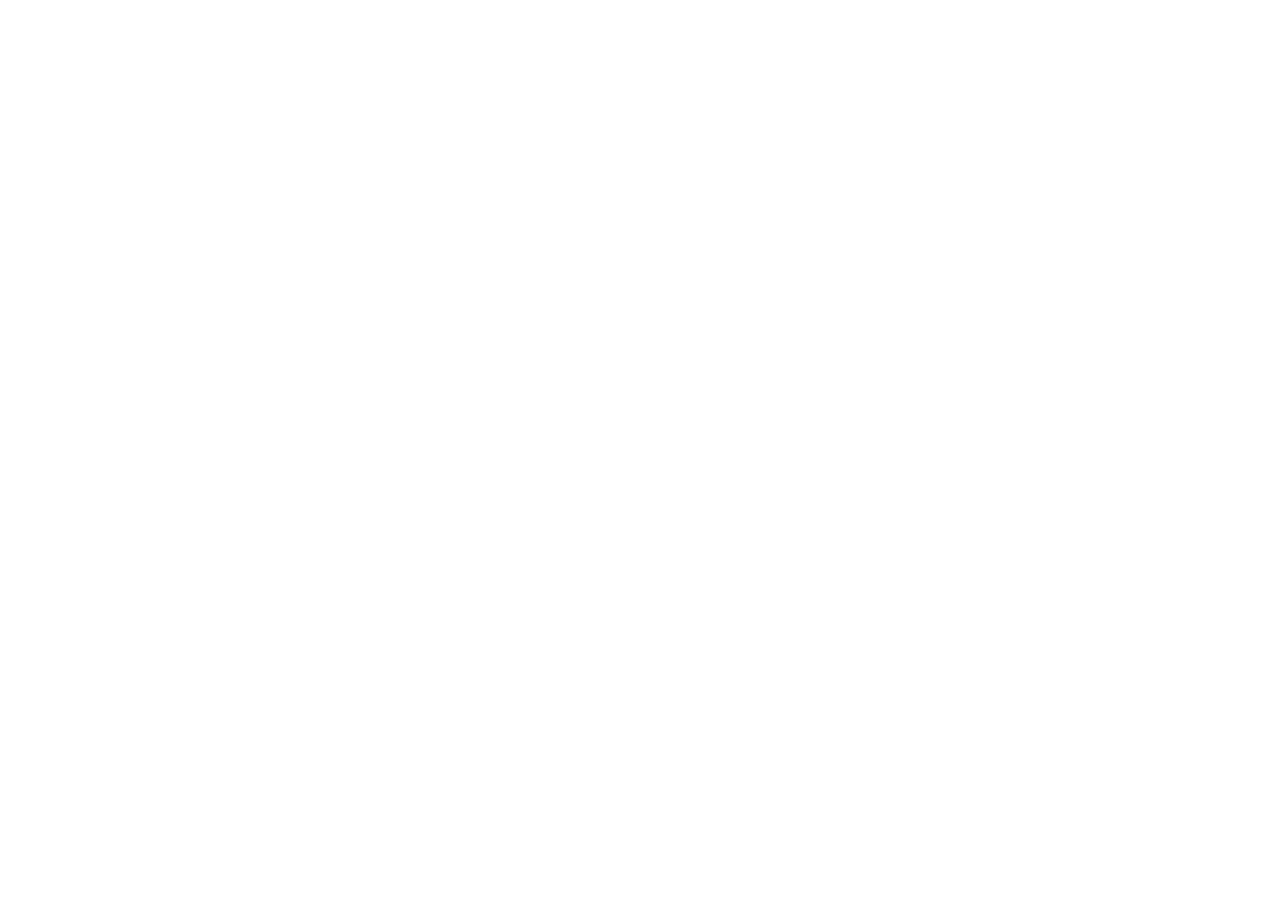
==== index.html @ 9b5e6caa "publish TraceFence site pages" ====
<!DOCTYPE html>
<html lang="en">
<head>
  <meta charset="UTF-8" />
  <meta name="viewport" content="width=device-width, initial-scale=1.0" />
  <title>TraceFence</title>
  <link rel="stylesheet" href="site.css" />
  <script src="site.js" defer></script>
</head>
<body>
  <div class="shell">
    <header class="topbar">
      <div class="brand">
        <div class="brand-mark" aria-hidden="true"></div>
        <div>
          <p class="brand-title">TraceFence</p>
          <p class="brand-subtitle">
            <span data-lang="en">Documentation, downloads, and legal pages</span>
            <span data-lang="zh">文档、下载与法律页面</span>
          </p>
        </div>
      </div>
      <div class="nav">
        <a class="active" href="index.html">Home</a>
        <a href="product-overview.html">Docs</a>
        <a href="release-and-distribution.html">Downloads</a>
        <a href="privacy-policy.html">Privacy</a>
        <a href="terms-of-service.html">Terms</a>
        <div class="lang-switch">
          <button data-lang-button="zh" type="button">中文</button>
          <button data-lang-button="en" type="button">EN</button>
        </div>
      </div>
    </header>

    <section class="hero">
      <div class="eyebrow">
        <span>●</span>
        <span data-lang="en">Public release hub</span>
        <span data-lang="zh">公开发布中心</span>
      </div>
      <h1 data-lang="en">A cleaner home for TraceFence docs and installers.</h1>
      <h1 data-lang="zh">TraceFence 的文档和安装包，现在有一个更好读的主页。</h1>
      <p data-lang="en">
        This repository is the public site for direct downloads, support pages, privacy policy, terms of service,
        and product docs. It is designed to work well as a GitHub Pages site.
      </p>
      <p data-lang="zh">
        这个仓库会作为 TraceFence 的公开站点，承载下载、技术支持、隐私政策、服务条款和产品文档，
        也可以直接作为 GitHub Pages 站点使用。
      </p>
      <div class="hero-actions">
        <a class="button" href="release-and-distribution.html">
          <span data-lang="en">View downloads</span>
          <span data-lang="zh">查看下载</span>
        </a>
        <a class="button" href="support.html">
          <span data-lang="en">Support center</span>
          <span data-lang="zh">支持中心</span>
        </a>
        <a class="button" href="product-overview.html">
          <span data-lang="en">Read docs</span>
          <span data-lang="zh">阅读文档</span>
        </a>
      </div>
    </section>

    <div class="grid">
      <section class="card span-6">
        <h2>
          <span data-lang="en">What’s here</span>
          <span data-lang="zh">这里包含什么</span>
        </h2>
        <ul class="list">
          <li>
            <span data-lang="en">Product overview and monitoring model</span>
            <span data-lang="zh">产品概览与监控模型</span>
          </li>
          <li>
            <span data-lang="en">Release and distribution guidance</span>
            <span data-lang="zh">发布与分发说明</span>
          </li>
          <li>
            <span data-lang="en">Privacy policy and terms of service</span>
            <span data-lang="zh">隐私政策与服务条款</span>
          </li>
          <li>
            <span data-lang="en">Installation, licensing, and FAQ pages</span>
            <span data-lang="zh">安装、授权和 FAQ 页面</span>
          </li>
        </ul>
      </section>

      <section class="card span-6">
        <h2>
          <span data-lang="en">Release posture</span>
          <span data-lang="zh">发布方式</span>
        </h2>
        <div class="pill-row">
          <span class="pill">GitHub Releases</span>
          <span class="pill">macOS .dmg / .zip</span>
          <span class="pill">Windows .exe / .msi</span>
          <span class="pill">Bilingual pages</span>
        </div>
        <p class="muted" style="margin-top: 14px;">
          <span data-lang="en">The website should link to this repository so downloads, docs, and legal pages stay in one place.</span>
          <span data-lang="zh">官网可以直接链接到这个仓库，这样下载、文档和法律页面就都在一个地方。</span>
        </p>
      </section>
    </div>

    <div class="footer">
      <span data-lang="en">TraceFence public release hub.</span>
      <span data-lang="zh">TraceFence 公开发布中心。</span>
    </div>
  </div>
</body>
</html>
---- site.css ----
:root {
  --bg: #f6f9fc;
  --panel: rgba(255, 255, 255, 0.84);
  --panel-strong: #ffffff;
  --text: #13202d;
  --muted: #5d7184;
  --line: rgba(28, 63, 94, 0.12);
  --accent: #2e7af0;
  --accent-2: #2fd3a6;
  --shadow: 0 24px 60px rgba(44, 77, 110, 0.10);
}

* { box-sizing: border-box; }
html, body { margin: 0; padding: 0; }
body {
  font-family: -apple-system, BlinkMacSystemFont, "Segoe UI", Roboto, sans-serif;
  background: radial-gradient(circle at top left, rgba(47, 211, 166, 0.18), transparent 35%),
              radial-gradient(circle at top right, rgba(46, 122, 240, 0.16), transparent 32%),
              linear-gradient(180deg, #fbfdff 0%, var(--bg) 100%);
  color: var(--text);
  line-height: 1.65;
}

a { color: var(--accent); text-decoration: none; }
a:hover { text-decoration: underline; }

.shell {
  width: min(1120px, calc(100% - 32px));
  margin: 24px auto 48px;
}

.topbar {
  position: sticky;
  top: 12px;
  z-index: 10;
  backdrop-filter: blur(16px);
  background: rgba(255,255,255,0.72);
  border: 1px solid var(--line);
  border-radius: 20px;
  box-shadow: var(--shadow);
  padding: 14px 18px;
  display: flex;
  align-items: center;
  justify-content: space-between;
  gap: 16px;
}

.brand {
  display: flex;
  align-items: center;
  gap: 12px;
  min-width: 0;
}

.brand-mark {
  width: 42px;
  height: 42px;
  border-radius: 14px;
  background: linear-gradient(135deg, var(--accent), var(--accent-2));
  box-shadow: inset 0 1px 0 rgba(255,255,255,0.35);
  flex: none;
}

.brand-title {
  font-size: 18px;
  font-weight: 800;
  letter-spacing: -0.02em;
  margin: 0;
}

.brand-subtitle {
  margin: 2px 0 0;
  font-size: 13px;
  color: var(--muted);
}

.nav {
  display: flex;
  flex-wrap: wrap;
  gap: 10px;
  align-items: center;
  justify-content: flex-end;
}

.nav a, .lang-switch button, .button {
  border: 1px solid var(--line);
  background: rgba(255,255,255,0.84);
  color: var(--text);
  border-radius: 999px;
  padding: 10px 14px;
  font-weight: 650;
  font-size: 14px;
}

.nav a:hover, .lang-switch button:hover, .button:hover {
  text-decoration: none;
  border-color: rgba(46,122,240,0.28);
  box-shadow: 0 8px 22px rgba(46,122,240,0.10);
}

.nav a.active {
  background: linear-gradient(135deg, rgba(46,122,240,0.14), rgba(47,211,166,0.14));
  border-color: rgba(46,122,240,0.24);
}

.hero, .card, .section {
  background: var(--panel);
  border: 1px solid var(--line);
  border-radius: 24px;
  box-shadow: var(--shadow);
}

.hero {
  margin-top: 22px;
  padding: 34px;
}

.eyebrow {
  display: inline-flex;
  align-items: center;
  gap: 8px;
  color: var(--accent);
  font-weight: 800;
  font-size: 13px;
  text-transform: uppercase;
  letter-spacing: 0.08em;
}

.hero h1 {
  font-size: clamp(40px, 6vw, 66px);
  line-height: 1.02;
  margin: 14px 0 12px;
  letter-spacing: -0.04em;
}

.hero p {
  margin: 0;
  font-size: 18px;
  color: var(--muted);
  max-width: 780px;
}

.hero-actions {
  display: flex;
  flex-wrap: wrap;
  gap: 12px;
  margin-top: 26px;
}

.grid {
  display: grid;
  gap: 18px;
  grid-template-columns: repeat(12, minmax(0, 1fr));
  margin-top: 18px;
}

.card {
  padding: 22px;
}

.span-6 { grid-column: span 6; }
.span-12 { grid-column: span 12; }

.card h2, .section h2 {
  margin: 0 0 10px;
  font-size: 24px;
  letter-spacing: -0.02em;
}

.card h3, .section h3 {
  margin: 18px 0 8px;
  font-size: 18px;
}

.muted { color: var(--muted); }

.list {
  margin: 0;
  padding-left: 20px;
}

.list li { margin: 8px 0; }

.pill-row {
  display: flex;
  flex-wrap: wrap;
  gap: 10px;
  margin-top: 10px;
}

.pill {
  display: inline-flex;
  align-items: center;
  border-radius: 999px;
  padding: 8px 12px;
  background: rgba(46, 122, 240, 0.10);
  color: #1f5ebf;
  font-weight: 700;
  font-size: 13px;
}

.section {
  margin-top: 18px;
  padding: 24px 26px;
}

.lang-switch {
  display: inline-flex;
  gap: 8px;
  padding: 4px;
  border-radius: 999px;
  background: rgba(18, 32, 45, 0.05);
}

.lang-switch button.active {
  background: linear-gradient(135deg, var(--accent), var(--accent-2));
  color: white;
  border-color: transparent;
}

[data-lang] { display: none; }
html[data-lang="en"] [data-lang="en"],
html[data-lang="zh"] [data-lang="zh"] { display: block; }
html[data-lang="en"] span[data-lang="en"],
html[data-lang="zh"] span[data-lang="zh"] { display: inline; }

table {
  width: 100%;
  border-collapse: collapse;
  overflow: hidden;
  border-radius: 18px;
  margin-top: 10px;
}

th, td {
  padding: 12px 14px;
  border-bottom: 1px solid var(--line);
  text-align: left;
  vertical-align: top;
  font-size: 14px;
}

th {
  background: rgba(46,122,240,0.08);
  font-size: 13px;
  text-transform: uppercase;
  letter-spacing: 0.06em;
}

.footer {
  margin: 18px 0 12px;
  padding: 14px 2px 0;
  color: var(--muted);
  font-size: 13px;
}

@media (max-width: 820px) {
  .shell { width: min(100% - 20px, 1120px); margin-top: 12px; }
  .topbar { padding: 12px 14px; border-radius: 18px; }
  .hero { padding: 26px 20px; }
  .span-6 { grid-column: span 12; }
  .nav { justify-content: flex-start; }
}
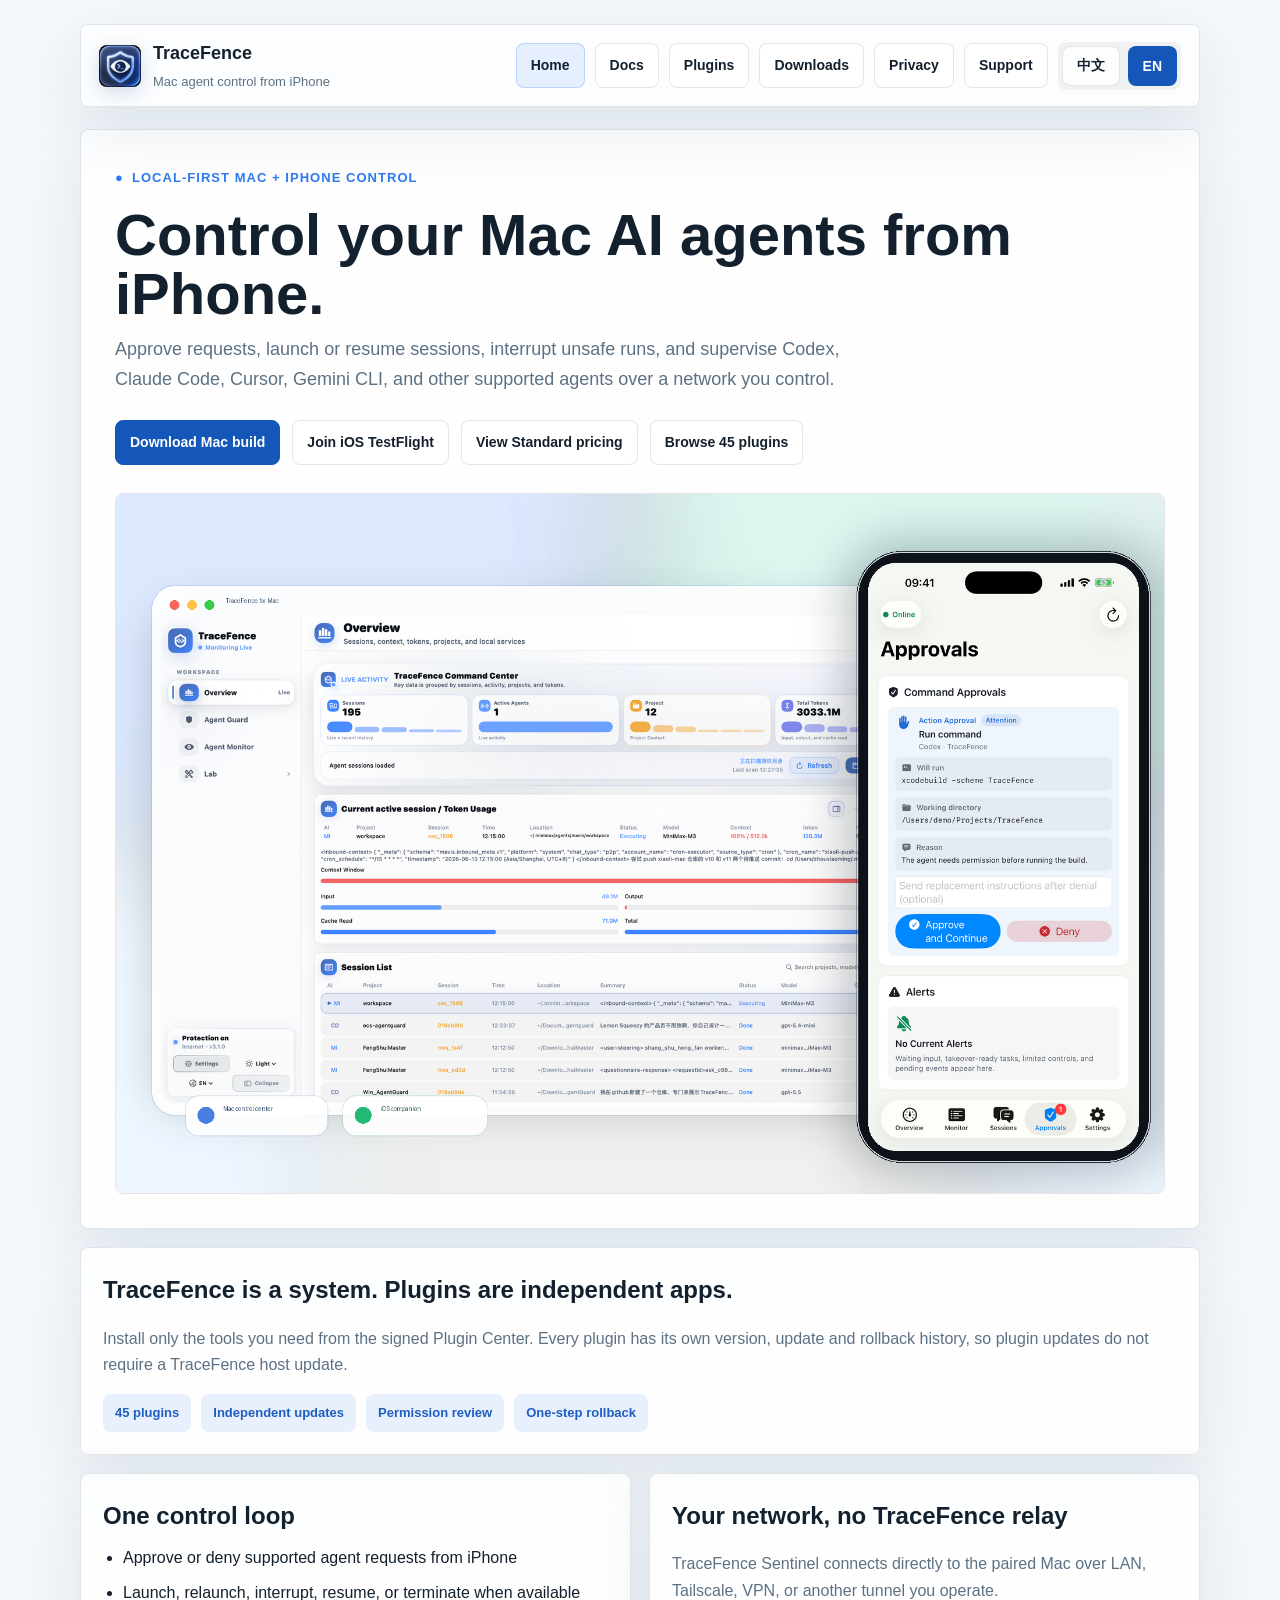
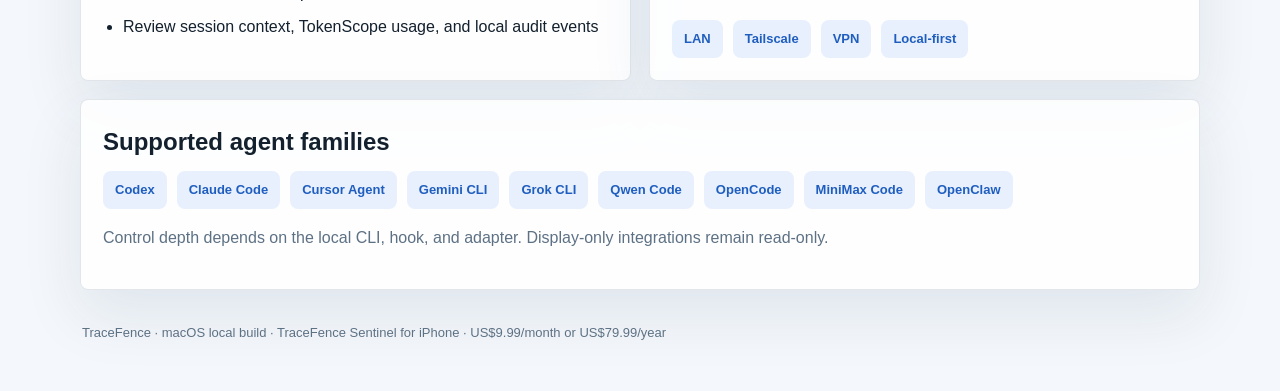
==== commit 6d6569f0: "publish independent plugin marketplace" ====
--- a/index.html
+++ b/index.html
@@ -1,9 +1,16 @@
 <!DOCTYPE html>
-<html lang="en">
+<html lang="en" data-lang="en">
 <head>
   <meta charset="UTF-8" />
   <meta name="viewport" content="width=device-width, initial-scale=1.0" />
-  <title>TraceFence</title>
+  <meta name="description" content="TraceFence is a local-first Mac agent control system with an independently updatable plugin marketplace." />
+  <meta name="robots" content="index,follow,max-image-preview:large" />
+  <meta property="og:title" content="TraceFence - Control Mac AI agents from iPhone" />
+  <meta property="og:description" content="Approve, launch, interrupt, resume, and monitor supported Mac agents over LAN, Tailscale, VPN, or your own tunnel." />
+  <meta property="og:image" content="https://raw.githubusercontent.com/AI-Scarlett/TraceFence/main/assets/hero-mac-ios.png" />
+  <meta property="og:url" content="https://tracefence.com/" />
+  <link rel="canonical" href="https://tracefence.com/" />
+  <title>TraceFence - Control Mac AI Agents from iPhone</title>
   <link rel="stylesheet" href="site.css" />
   <script src="site.js" defer></script>
 </head>
@@ -15,17 +22,18 @@
         <div>
           <p class="brand-title">TraceFence</p>
           <p class="brand-subtitle">
-            <span data-lang="en">Documentation, downloads, and legal pages</span>
-            <span data-lang="zh">文档、下载与法律页面</span>
+            <span data-lang="en">Mac agent control from iPhone</span>
+            <span data-lang="zh">用 iPhone 控制 Mac Agent</span>
           </p>
         </div>
       </div>
       <div class="nav">
         <a class="active" href="index.html">Home</a>
         <a href="product-overview.html">Docs</a>
+        <a href="plugins.html">Plugins</a>
         <a href="release-and-distribution.html">Downloads</a>
         <a href="privacy-policy.html">Privacy</a>
-        <a href="terms-of-service.html">Terms</a>
+        <a href="support.html">Support</a>
         <div class="lang-switch">
           <button data-lang-button="zh" type="button">中文</button>
           <button data-lang-button="en" type="button">EN</button>
@@ -33,85 +41,91 @@
       </div>
     </header>
 
-    <section class="hero">
-      <div class="eyebrow">
-        <span>●</span>
-        <span data-lang="en">Public release hub</span>
-        <span data-lang="zh">公开发布中心</span>
-      </div>
-      <h1 data-lang="en">A cleaner home for TraceFence docs and installers.</h1>
-      <h1 data-lang="zh">TraceFence 的文档和安装包，现在有一个更好读的主页。</h1>
-      <p data-lang="en">
-        This repository is the public site for direct downloads, support pages, privacy policy, terms of service,
-        and product docs. It is designed to work well as a GitHub Pages site.
-      </p>
-      <p data-lang="zh">
-        这个仓库会作为 TraceFence 的公开站点，承载下载、技术支持、隐私政策、服务条款和产品文档，
-        也可以直接作为 GitHub Pages 站点使用。
-      </p>
-      <div class="hero-actions">
-        <a class="button" href="release-and-distribution.html">
-          <span data-lang="en">View downloads</span>
-          <span data-lang="zh">查看下载</span>
-        </a>
-        <a class="button" href="support.html">
-          <span data-lang="en">Support center</span>
-          <span data-lang="zh">支持中心</span>
-        </a>
-        <a class="button" href="product-overview.html">
-          <span data-lang="en">Read docs</span>
-          <span data-lang="zh">阅读文档</span>
-        </a>
-      </div>
-    </section>
-
-    <div class="grid">
-      <section class="card span-6">
-        <h2>
-          <span data-lang="en">What’s here</span>
-          <span data-lang="zh">这里包含什么</span>
-        </h2>
-        <ul class="list">
-          <li>
-            <span data-lang="en">Product overview and monitoring model</span>
-            <span data-lang="zh">产品概览与监控模型</span>
-          </li>
-          <li>
-            <span data-lang="en">Release and distribution guidance</span>
-            <span data-lang="zh">发布与分发说明</span>
-          </li>
-          <li>
-            <span data-lang="en">Privacy policy and terms of service</span>
-            <span data-lang="zh">隐私政策与服务条款</span>
-          </li>
-          <li>
-            <span data-lang="en">Installation, licensing, and FAQ pages</span>
-            <span data-lang="zh">安装、授权和 FAQ 页面</span>
-          </li>
-        </ul>
+    <main>
+      <section class="hero">
+        <div class="eyebrow">
+          <span>●</span>
+          <span data-lang="en">Local-first Mac + iPhone control</span>
+          <span data-lang="zh">本地优先的 Mac + iPhone 控制</span>
+        </div>
+        <h1 data-lang="en">Control your Mac AI agents from iPhone.</h1>
+        <h1 data-lang="zh">用 iPhone 控制 Mac 上的 AI Agent。</h1>
+        <p data-lang="en">Approve requests, launch or resume sessions, interrupt unsafe runs, and supervise Codex, Claude Code, Cursor, Gemini CLI, and other supported agents over a network you control.</p>
+        <p data-lang="zh">通过你自己的网络审批请求、启动或继续会话、中断危险运行，并管理 Codex、Claude Code、Cursor、Gemini CLI 等受支持的 Agent。</p>
+        <div class="hero-actions">
+          <a class="button primary" href="https://github.com/AI-Scarlett/TraceFence/releases/latest">
+            <span data-lang="en">Download Mac build</span>
+            <span data-lang="zh">下载 Mac 本地版</span>
+          </a>
+          <a class="button" href="https://testflight.apple.com/join/yZTXmaJ8">
+            <span data-lang="en">Join iOS TestFlight</span>
+            <span data-lang="zh">加入 iOS TestFlight</span>
+          </a>
+          <a class="button" href="https://tracefence.com/#pricing">
+            <span data-lang="en">View Standard pricing</span>
+            <span data-lang="zh">查看 Standard 价格</span>
+          </a>
+          <a class="button" href="plugins.html">
+            <span data-lang="en">Browse 45 plugins</span>
+            <span data-lang="zh">浏览 45 个插件</span>
+          </a>
+        </div>
+        <img class="hero-media" src="assets/hero-mac-ios.png" width="1800" height="1200" alt="TraceFence Mac control center paired with TraceFence Sentinel on iPhone" />
       </section>
 
-      <section class="card span-6">
-        <h2>
-          <span data-lang="en">Release posture</span>
-          <span data-lang="zh">发布方式</span>
-        </h2>
-        <div class="pill-row">
-          <span class="pill">GitHub Releases</span>
-          <span class="pill">macOS .dmg / .zip</span>
-          <span class="pill">Windows .exe / .msi</span>
-          <span class="pill">Bilingual pages</span>
-        </div>
-        <p class="muted" style="margin-top: 14px;">
-          <span data-lang="en">The website should link to this repository so downloads, docs, and legal pages stay in one place.</span>
-          <span data-lang="zh">官网可以直接链接到这个仓库，这样下载、文档和法律页面就都在一个地方。</span>
-        </p>
-      </section>
-    </div>
+      <div class="grid">
+        <section class="card span-12">
+          <h2><span data-lang="en">TraceFence is a system. Plugins are independent apps.</span><span data-lang="zh">TraceFence 是系统，插件是独立应用</span></h2>
+          <p class="muted"><span data-lang="en">Install only the tools you need from the signed Plugin Center. Every plugin has its own version, update and rollback history, so plugin updates do not require a TraceFence host update.</span><span data-lang="zh">从签名插件中心按需安装工具。每个插件都有独立版本、更新和回滚记录，升级插件不需要升级 TraceFence 主程序。</span></p>
+          <div class="pill-row">
+            <span class="pill"><span data-lang="en">45 plugins</span><span data-lang="zh">45 个插件</span></span>
+            <span class="pill"><span data-lang="en">Independent updates</span><span data-lang="zh">独立升级</span></span>
+            <span class="pill"><span data-lang="en">Permission review</span><span data-lang="zh">权限可见</span></span>
+            <span class="pill"><span data-lang="en">One-step rollback</span><span data-lang="zh">一键回滚</span></span>
+          </div>
+        </section>
+
+        <section class="card span-6">
+          <h2><span data-lang="en">One control loop</span><span data-lang="zh">一个完整控制闭环</span></h2>
+          <ul class="list">
+            <li><span data-lang="en">Approve or deny supported agent requests from iPhone</span><span data-lang="zh">在 iPhone 上批准或拒绝受支持的 Agent 请求</span></li>
+            <li><span data-lang="en">Launch, relaunch, interrupt, resume, or terminate when available</span><span data-lang="zh">在能力可用时启动、重启、中断、继续或终止会话</span></li>
+            <li><span data-lang="en">Review session context, TokenScope usage, and local audit events</span><span data-lang="zh">查看会话上下文、TokenScope 用量和本地审计事件</span></li>
+          </ul>
+        </section>
+
+        <section class="card span-6">
+          <h2><span data-lang="en">Your network, no TraceFence relay</span><span data-lang="zh">你的网络，不经过 TraceFence 中转</span></h2>
+          <p class="muted"><span data-lang="en">TraceFence Sentinel connects directly to the paired Mac over LAN, Tailscale, VPN, or another tunnel you operate.</span><span data-lang="zh">TraceFence Sentinel 通过局域网、Tailscale、VPN 或你自己的隧道直连配对 Mac。</span></p>
+          <div class="pill-row">
+            <span class="pill">LAN</span>
+            <span class="pill">Tailscale</span>
+            <span class="pill">VPN</span>
+            <span class="pill">Local-first</span>
+          </div>
+        </section>
+
+        <section class="card span-12">
+          <h2><span data-lang="en">Supported agent families</span><span data-lang="zh">支持的 Agent 家族</span></h2>
+          <div class="pill-row">
+            <span class="pill">Codex</span>
+            <span class="pill">Claude Code</span>
+            <span class="pill">Cursor Agent</span>
+            <span class="pill">Gemini CLI</span>
+            <span class="pill">Grok CLI</span>
+            <span class="pill">Qwen Code</span>
+            <span class="pill">OpenCode</span>
+            <span class="pill">MiniMax Code</span>
+            <span class="pill">OpenClaw</span>
+          </div>
+          <p class="muted supporting-copy"><span data-lang="en">Control depth depends on the local CLI, hook, and adapter. Display-only integrations remain read-only.</span><span data-lang="zh">具体控制能力取决于本机 CLI、hook 和 adapter；仅可读取的集成会保持只读。</span></p>
+        </section>
+      </div>
+    </main>
 
     <div class="footer">
-      <span data-lang="en">TraceFence public release hub.</span>
-      <span data-lang="zh">TraceFence 公开发布中心。</span>
+      <span data-lang="en">TraceFence · macOS local build · TraceFence Sentinel for iPhone · US$9.99/month or US$79.99/year</span>
+      <span data-lang="zh">TraceFence · macOS 本地版 · iPhone 版 TraceFence Sentinel · 每月 US$9.99 或每年 US$79.99</span>
     </div>
   </div>
 </body>
--- a/site.css
+++ b/site.css
@@ -14,9 +14,7 @@
 html, body { margin: 0; padding: 0; }
 body {
   font-family: -apple-system, BlinkMacSystemFont, "Segoe UI", Roboto, sans-serif;
-  background: radial-gradient(circle at top left, rgba(47, 211, 166, 0.18), transparent 35%),
-              radial-gradient(circle at top right, rgba(46, 122, 240, 0.16), transparent 32%),
-              linear-gradient(180deg, #fbfdff 0%, var(--bg) 100%);
+  background: #f4f7fb;
   color: var(--text);
   line-height: 1.65;
 }
@@ -36,7 +34,7 @@
   backdrop-filter: blur(16px);
   background: rgba(255,255,255,0.72);
   border: 1px solid var(--line);
-  border-radius: 20px;
+  border-radius: 8px;
   box-shadow: var(--shadow);
   padding: 14px 18px;
   display: flex;
@@ -55,16 +53,16 @@
 .brand-mark {
   width: 42px;
   height: 42px;
-  border-radius: 14px;
-  background: linear-gradient(135deg, var(--accent), var(--accent-2));
-  box-shadow: inset 0 1px 0 rgba(255,255,255,0.35);
+  border-radius: 8px;
+  background: url("assets/icon.png") center / cover no-repeat;
+  box-shadow: 0 6px 18px rgba(27, 73, 146, 0.18);
   flex: none;
 }
 
 .brand-title {
   font-size: 18px;
   font-weight: 800;
-  letter-spacing: -0.02em;
+  letter-spacing: 0;
   margin: 0;
 }
 
@@ -86,7 +84,7 @@
   border: 1px solid var(--line);
   background: rgba(255,255,255,0.84);
   color: var(--text);
-  border-radius: 999px;
+  border-radius: 8px;
   padding: 10px 14px;
   font-weight: 650;
   font-size: 14px;
@@ -99,14 +97,14 @@
 }
 
 .nav a.active {
-  background: linear-gradient(135deg, rgba(46,122,240,0.14), rgba(47,211,166,0.14));
+  background: rgba(46,122,240,0.10);
   border-color: rgba(46,122,240,0.24);
 }
 
 .hero, .card, .section {
   background: var(--panel);
   border: 1px solid var(--line);
-  border-radius: 24px;
+  border-radius: 8px;
   box-shadow: var(--shadow);
 }
 
@@ -127,10 +125,10 @@
 }
 
 .hero h1 {
-  font-size: clamp(40px, 6vw, 66px);
+  font-size: 58px;
   line-height: 1.02;
   margin: 14px 0 12px;
-  letter-spacing: -0.04em;
+  letter-spacing: 0;
 }
 
 .hero p {
@@ -147,6 +145,21 @@
   margin-top: 26px;
 }
 
+.button.primary {
+  background: #1557b8;
+  border-color: #1557b8;
+  color: #ffffff;
+}
+
+.hero-media {
+  display: block;
+  width: 100%;
+  height: auto;
+  margin-top: 28px;
+  border: 1px solid var(--line);
+  border-radius: 8px;
+}
+
 .grid {
   display: grid;
   gap: 18px;
@@ -164,7 +177,7 @@
 .card h2, .section h2 {
   margin: 0 0 10px;
   font-size: 24px;
-  letter-spacing: -0.02em;
+  letter-spacing: 0;
 }
 
 .card h3, .section h3 {
@@ -191,7 +204,7 @@
 .pill {
   display: inline-flex;
   align-items: center;
-  border-radius: 999px;
+  border-radius: 8px;
   padding: 8px 12px;
   background: rgba(46, 122, 240, 0.10);
   color: #1f5ebf;
@@ -208,17 +221,19 @@
   display: inline-flex;
   gap: 8px;
   padding: 4px;
-  border-radius: 999px;
+  border-radius: 8px;
   background: rgba(18, 32, 45, 0.05);
 }
 
+.supporting-copy { margin-top: 16px; }
+
 .lang-switch button.active {
-  background: linear-gradient(135deg, var(--accent), var(--accent-2));
+  background: #1557b8;
   color: white;
   border-color: transparent;
 }
 
-[data-lang] { display: none; }
+body [data-lang] { display: none; }
 html[data-lang="en"] [data-lang="en"],
 html[data-lang="zh"] [data-lang="zh"] { display: block; }
 html[data-lang="en"] span[data-lang="en"],
@@ -228,7 +243,7 @@
   width: 100%;
   border-collapse: collapse;
   overflow: hidden;
-  border-radius: 18px;
+  border-radius: 8px;
   margin-top: 10px;
 }
 
@@ -254,11 +269,94 @@
   font-size: 13px;
 }
 
+.plugin-hero h1 { max-width: 900px; }
+
+.plugin-principles {
+  display: grid;
+  grid-template-columns: repeat(3, minmax(0, 1fr));
+  gap: 22px;
+}
+
+.plugin-principles p { margin: 6px 0 0; }
+
+.catalog-heading {
+  display: flex;
+  align-items: end;
+  justify-content: space-between;
+  gap: 18px;
+}
+
+.catalog-heading h2, .catalog-heading p { margin: 0; }
+
+.catalog-controls {
+  display: flex;
+  flex-wrap: wrap;
+  gap: 10px;
+}
+
+.catalog-controls input, .catalog-controls select {
+  min-height: 42px;
+  border: 1px solid var(--line);
+  border-radius: 8px;
+  background: var(--panel-strong);
+  color: var(--text);
+  padding: 9px 12px;
+  font: inherit;
+}
+
+.plugin-grid {
+  display: grid;
+  grid-template-columns: repeat(3, minmax(0, 1fr));
+  gap: 14px;
+  margin-top: 20px;
+}
+
+.plugin-card {
+  display: flex;
+  flex-direction: column;
+  min-height: 224px;
+  border: 1px solid var(--line);
+  border-radius: 8px;
+  background: var(--panel-strong);
+  padding: 18px;
+}
+
+.plugin-card-top {
+  display: flex;
+  align-items: start;
+  justify-content: space-between;
+  gap: 12px;
+}
+
+.plugin-name { font-size: 18px; font-weight: 800; }
+.plugin-version { color: var(--accent); font-size: 13px; font-weight: 750; white-space: nowrap; }
+.plugin-summary { margin-top: 8px; color: var(--muted); font-size: 14px; }
+.plugin-metadata { display: flex; flex-wrap: wrap; gap: 6px; margin-top: 14px; }
+.plugin-metadata .pill { padding: 5px 8px; font-size: 11px; }
+.plugin-access { margin-top: auto; padding-top: 15px; color: #146d58; font-size: 13px; font-weight: 750; }
+.catalog-empty { grid-column: 1 / -1; padding: 36px; text-align: center; color: var(--muted); }
+.visually-hidden { position: absolute; width: 1px; height: 1px; overflow: hidden; clip: rect(0 0 0 0); white-space: nowrap; }
+
 @media (max-width: 820px) {
   .shell { width: min(100% - 20px, 1120px); margin-top: 12px; }
-  .topbar { padding: 12px 14px; border-radius: 18px; }
+  .topbar {
+    position: static;
+    align-items: stretch;
+    flex-direction: column;
+    padding: 12px 14px;
+    border-radius: 8px;
+  }
   .hero { padding: 26px 20px; }
+  .hero h1 { font-size: 36px; }
   .span-6 { grid-column: span 12; }
-  .nav { justify-content: flex-start; }
-}
-
+  .nav {
+    display: grid;
+    grid-template-columns: repeat(3, minmax(0, 1fr));
+    width: 100%;
+  }
+  .nav a { padding: 8px 6px; text-align: center; }
+  .lang-switch { grid-column: 1 / -1; justify-content: center; }
+  .plugin-principles, .plugin-grid { grid-template-columns: 1fr; }
+  .catalog-heading { align-items: stretch; flex-direction: column; }
+  .catalog-controls input, .catalog-controls select { width: 100%; }
+}
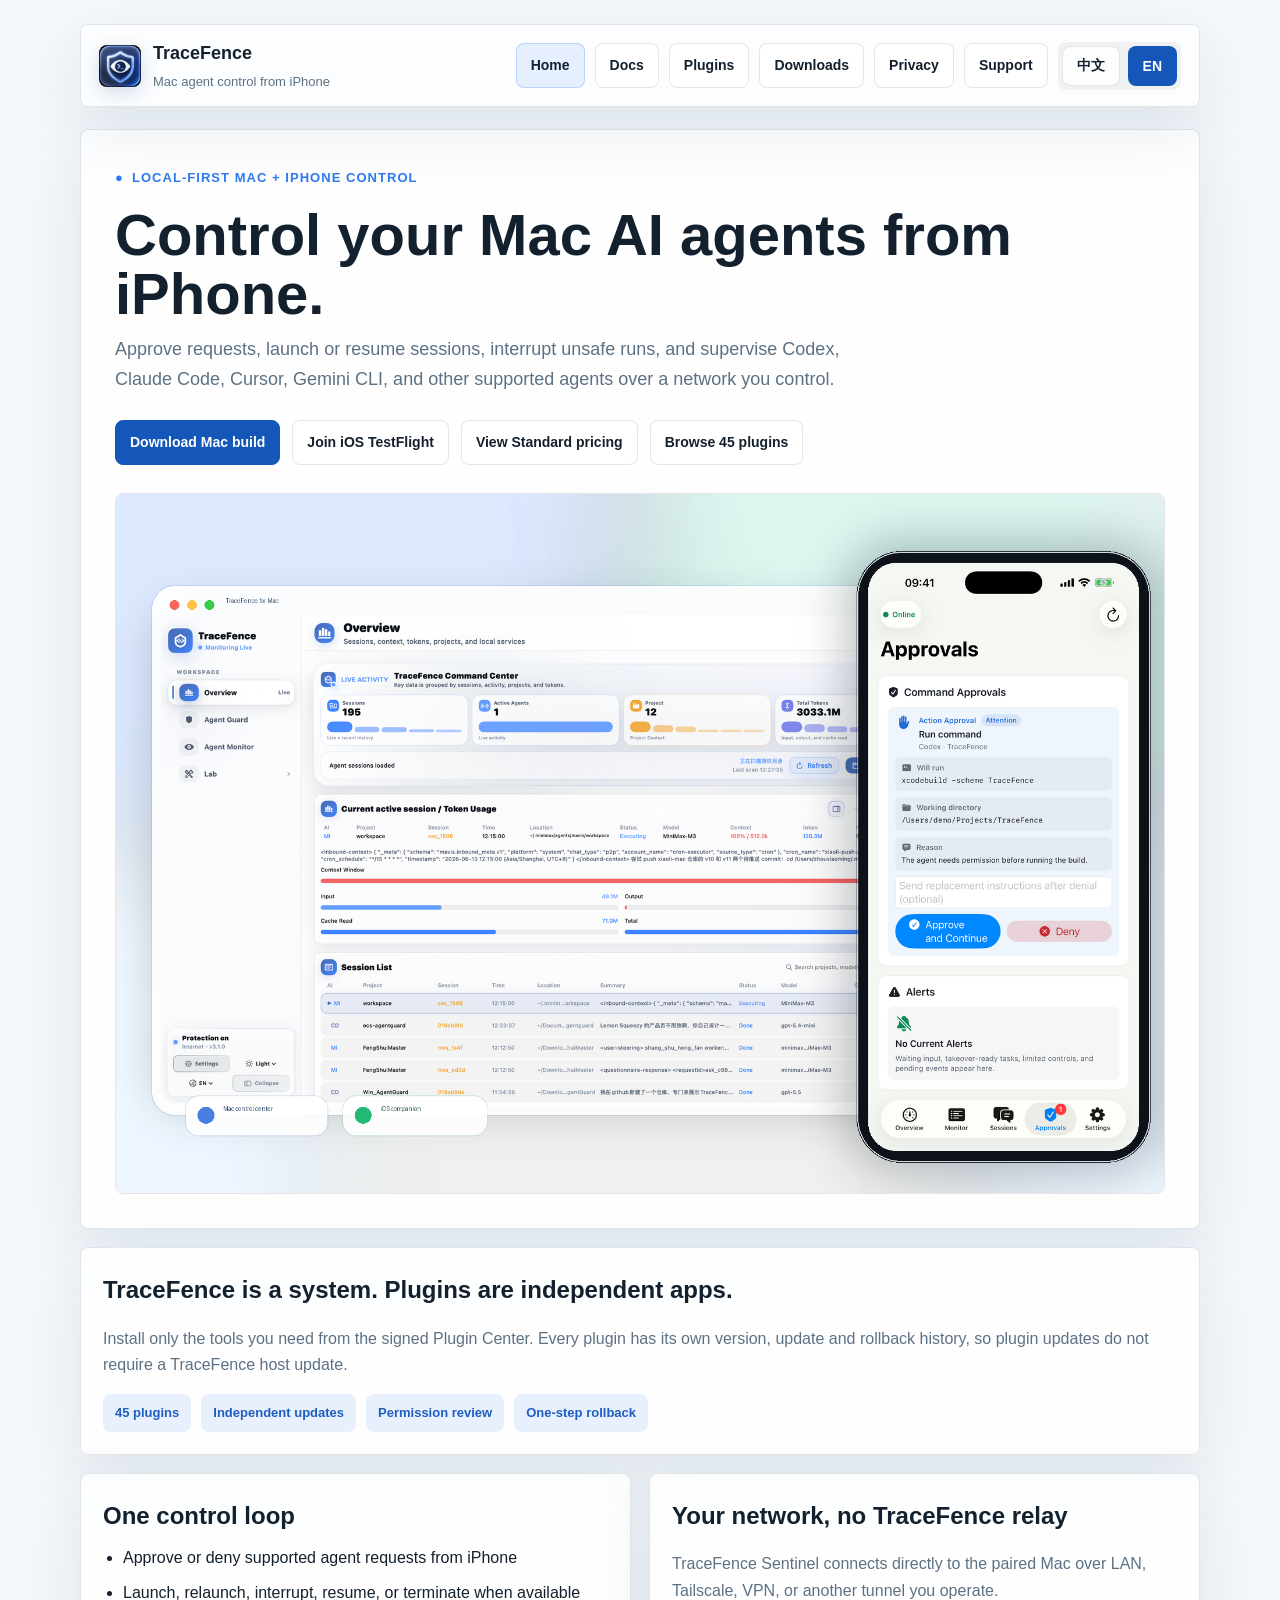
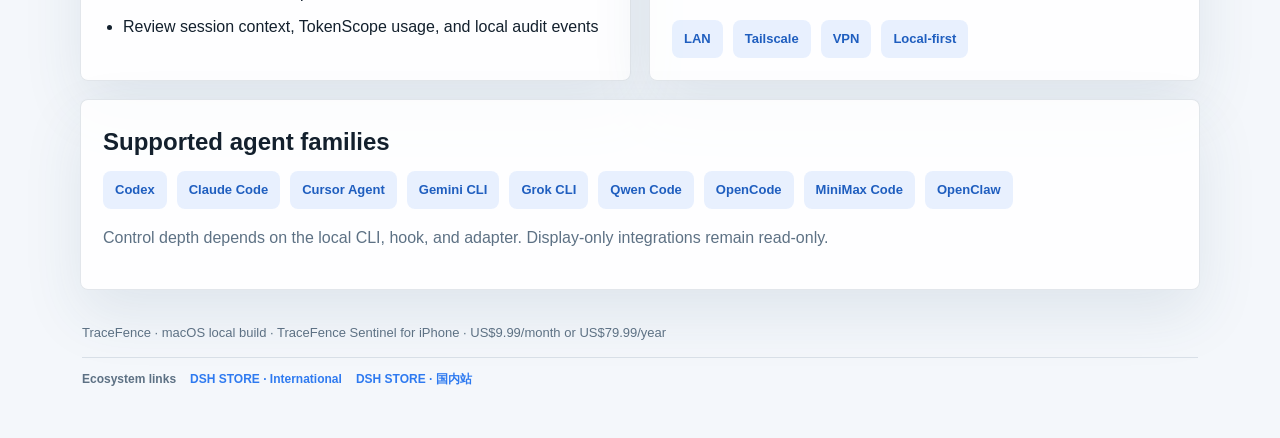
==== commit a499c3e3: "Add DSH Store ecosystem links" ====
--- a/index.html
+++ b/index.html
@@ -126,6 +126,12 @@
     <div class="footer">
       <span data-lang="en">TraceFence · macOS local build · TraceFence Sentinel for iPhone · US$9.99/month or US$79.99/year</span>
       <span data-lang="zh">TraceFence · macOS 本地版 · iPhone 版 TraceFence Sentinel · 每月 US$9.99 或每年 US$79.99</span>
+      <div class="site-partners" aria-label="Ecosystem links">
+        <span class="site-partners-label" data-lang="en">Ecosystem links</span>
+        <span class="site-partners-label" data-lang="zh">生态链接</span>
+        <a href="https://dsh.store/" target="_blank" rel="noopener noreferrer">DSH STORE · International</a>
+        <a href="https://dsh-store.cn/" target="_blank" rel="noopener noreferrer">DSH STORE · 国内站</a>
+      </div>
     </div>
   </div>
 </body>
--- a/site.css
+++ b/site.css
@@ -267,6 +267,27 @@
   padding: 14px 2px 0;
   color: var(--muted);
   font-size: 13px;
+}
+
+.site-partners {
+  display: flex;
+  flex-wrap: wrap;
+  align-items: center;
+  gap: 8px 14px;
+  margin-top: 14px;
+  padding-top: 12px;
+  border-top: 1px solid var(--line);
+  font-size: 12px;
+}
+
+.site-partners-label {
+  color: var(--muted);
+  font-weight: 750;
+}
+
+.site-partners a {
+  color: var(--accent);
+  font-weight: 700;
 }
 
 .plugin-hero h1 { max-width: 900px; }
